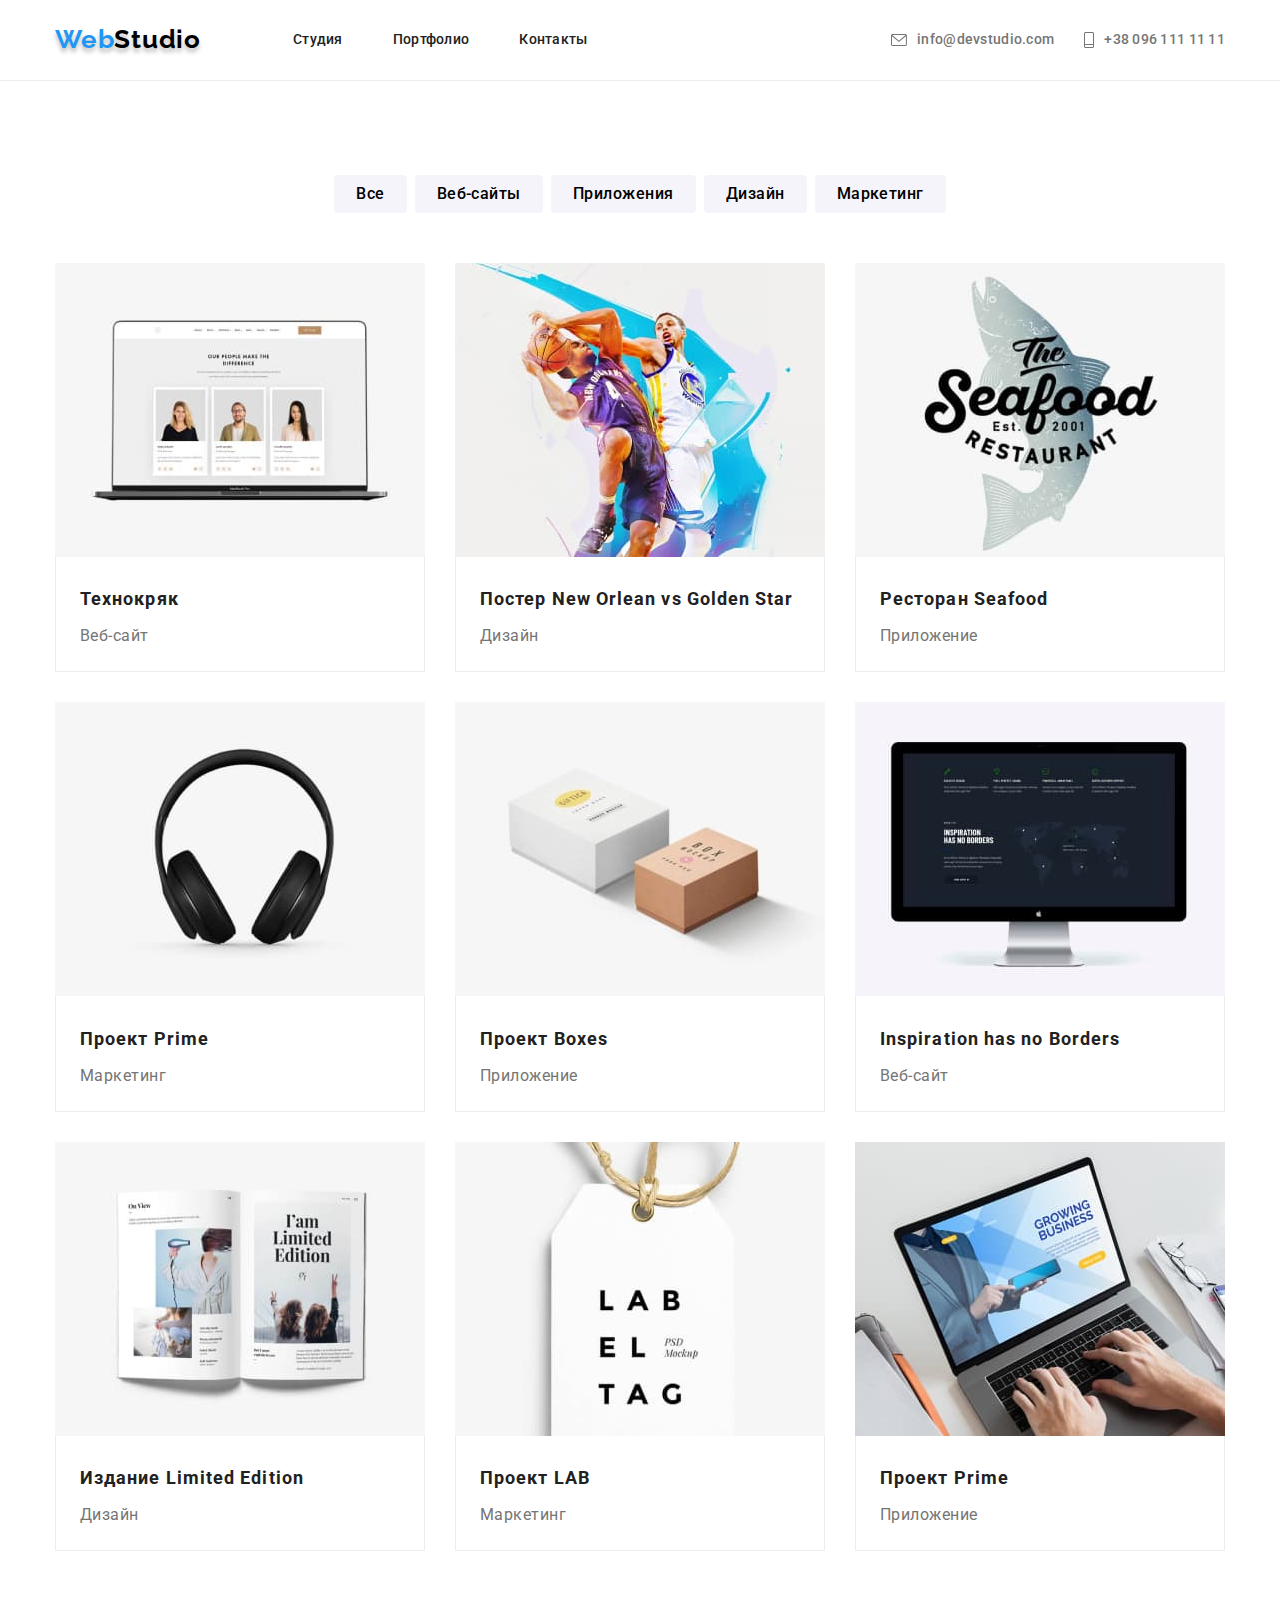
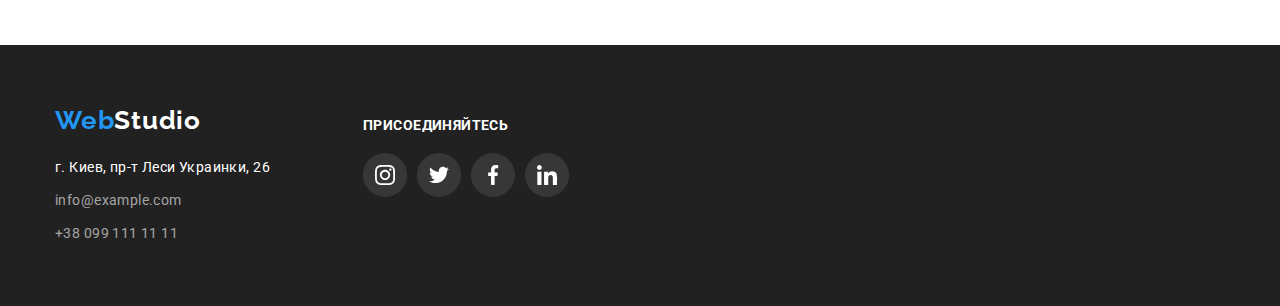
==== portfolio.html @ 69638dfb "Initial commit" ====
<!DOCTYPE html>
<html lang="ru">
<head>
    <meta charset="UTF-8">
    <meta name="viewport" content="width=device-width, initial-scale=1.0">
    <title>Портфолио</title>
    <link rel="preconnect" href="https://fonts.googleapis.com"> 
    <link rel="preconnect" href="https://fonts.gstatic.com" crossorigin> 
    <link href="https://fonts.googleapis.com/css2?family=Raleway:wght@700&family=Roboto:wght@400;500;700;900&display=swap" rel="stylesheet">
    <link rel="stylesheet" href="https://cdnjs.cloudflare.com/ajax/libs/modern-normalize/1.1.0/modern-normalize.min.css">
    <link rel="stylesheet" href="./css/styles.css">
</head>
<body>
    <header>
        <div class="header-list container">
            <nav class="nav-list">
                <a href="/index.html" class="web-studio-icon icon-shadow"><span class="web-studio-icon-part">Web</span>Studio</a>
                <ul class="invisible-list navi-links">
                    <li><a href="./index.html">Студия</a></li>
                    <li><a href="./portfolio.html">Портфолио</a></li>
                    <li><a href="">Контакты</a></li>
                </ul>
            </nav>
            <ul class="contact-list">
                <li>
                    <a href="mailto:info@devstudio.com" class="contact1-content">
                        <svg class="contact1-svg">
                            <use href="./images/symbol-defs.svg#contact1"></use>
                        </svg>                           
                        <div class="contact1-text">info@devstudio.com</div>
                    </a>
                </li>

                <li>
                    <a href="tel:+380961111111" class="contact2-content">
                        <svg class="contact2-svg">
                            <use href="./images/symbol-defs.svg#contact2"></use>
                        </svg>
                        <div class="contact2-text">+38 096 111 11 11</div>
                    </a>
                </li>
            </ul>
        </div>
    </header>
    <main>
    
        <section class="section">
            <div class="container">
        <!-- Project Type Selection Buttons -->
                <h2 class="invisible-heading">Selection</h2>
                <ul class="invisible-list selection-buttons">
                    <li><button type="button" class="filter-button">Все</button></li>
                    <li><button type="button" class="filter-button">Веб-сайты</button></li>
                    <li><button type="button" class="filter-button">Приложения</button></li>
                    <li><button type="button" class="filter-button">Дизайн</button></li>
                    <li><button type="button" class="filter-button last-filter-button">Маркетинг</button></li>
                </ul>  
                <!-- Project List -->
                <h2 class="invisible-heading">Project List</h2>
                <ul class="invisible-list project-list">
                    <li class="project-card">
                        <img src="./images/Project-1.jpg" alt="Технокряк" width="370" class="img-inclusion">
                        <div class="project-description-name">
                            <h3 class="project-name">Технокряк</h3>
                            <p class="project-description">Веб-сайт</p>    
                        </div>
                    </li>
                    <li class="project-card">
                        <img src="./images/Project-2.jpg" alt="Постер New Orlean vs Golden Star" width="370" class="img-inclusion">
                        <div class="project-description-name">
                            <h3 class="project-name">Постер New Orlean vs Golden Star</h3>
                            <p class="project-description">Дизайн</p>    
                        </div>
                    </li>
                    <li class="project-card">
                        <img src="./images/Project-3.jpg" alt="Ресторан Seafood" width="370" class="img-inclusion">
                        <div class="project-description-name">
                            <h3 class="project-name">Ресторан Seafood</h3>
                            <p class="project-description">Приложение</p>    
                        </div>
                    </li>
                    <li class="project-card">
                        <img src="./images/Project-4.jpg" alt="Проект Prime" width="370" class="img-inclusion">
                        <div class="project-description-name">
                            <h3 class="project-name">Проект Prime</h3>
                            <p class="project-description">Маркетинг</p>    
                        </div>
                    </li>
                    <li class="project-card">
                        <img src="./images/Project-5.jpg" alt="Проект Boxes" width="370" class="img-inclusion">
                        <div class="project-description-name">
                            <h3 class="project-name">Проект Boxes</h3>
                            <p class="project-description">Приложение</p>    
                        </div>
                    </li>
                    <li class="project-card">
                        <img src="./images/Project-6.jpg" alt="Inspiration has no Borders" width="370" class="img-inclusion">
                        <div class="project-description-name">
                            <h3 class="project-name">Inspiration has no Borders</h3>
                            <p class="project-description">Веб-сайт</p>    
                        </div>
                    </li>
                    <li class="project-card">
                        <img src="./images/Project-7.jpg" alt="Издание Limited Edition" width="370" class="img-inclusion">
                        <div class="project-description-name">
                            <h3 class="project-name">Издание Limited Edition</h3>
                            <p class="project-description">Дизайн</p>    
                        </div>
                    </li>
                    <li class="project-card">
                        <img src="./images/Project-8.jpg" alt="Проект LAB" width="370" class="img-inclusion">
                        <div class="project-description-name">
                            <h3 class="project-name">Проект LAB</h3>
                            <p class="project-description">Маркетинг</p>    
                        </div>
                    </li>
                    <li class="project-card">
                        <img src="./images/Project-9.jpg" alt="Growing Business" width="370" class="img-inclusion">
                        <div class="project-description-name">
                            <h3 class="project-name">Проект Prime</h3>
                            <p class="project-description">Приложение</p>    
                        </div>
                    </li>
                </ul>
            </div>
        </section>
    </main>
    <!-- Footer Part -->
    <footer>
        <div class="container footer-container">
            <div class="footer-address">
                <address>
                    <a href="/index.html" class="web-studio-icon"><span class="web-studio-icon-part">Web</span><span class="web-studio-icon-part-footer">Studio</span></a>
                    <ul class="invisible-list contact-details">
                        <li>
                            <a href="https://cutt.ly/UJb5n39"><span class="address-kyiv">г. Киев, пр-т Леси Украинки, 26</span></a>
                        </li>
                        <li>
                            <a href="mailto:info@devstudio.com">info@example.com</a>
                        </li>
                        <li>
                            <a href="tel:+380961111111">+38 099 111 11 11</a>
                        </li>
                    </ul>
                </address>    
            </div>
            <div class="footer-network-container">        
                <h3 class="footer-network-heading">присоединяйтесь</h3>
                <ul class="footer-network-list">
                    <li>
                        <div class="footer-network-hover">
                            <svg class="footer-network-icon">
                                <use href="./images/symbol-defs.svg#network1"></use>
                            </svg>
                        </div>
                    </li>
                    <li>
                        <div class="footer-network-hover">
                            <svg class="footer-network-icon">
                                <use href="./images/symbol-defs.svg#network2"></use>
                            </svg>
                        </div>
                    </li>
                    <li>
                        <div class="footer-network-hover">
                            <svg class="footer-network-icon">
                                <use href="./images/symbol-defs.svg#network3"></use>
                            </svg>
                        </div>
                    </li>
                    <li>
                        <div class="footer-network-hover">
                            <svg class="footer-network-icon">
                                <use href="./images/symbol-defs.svg#network4"></use>
                            </svg>
                        </div>
                    </li>
                </ul>                          
            </div>
        </div>
    </footer>
</body>
</html>
---- css/styles.css ----
:root {
    --main-text-color: #212121;
    --hero-background-color: #2F303A;
    --text-hover-color: #2196F3;
    --description-color: #757575;
    --button-hero-color: #ffffff;
    --team-background-color: #F5F4FA;
}

ul, li, h1, h2, h3, h4, p {
    padding: 0;
    margin: 0;
    border: 0;
}

/* ===GENERAL CLASSES=== */

body {
    font-family: 'Roboto', Arial, Helvetica;
    color: var(--main-text-color);
}

.invisible-heading {
    display: none;
}

.invisible-list {
    list-style-type: none;
}

/*        WebStudio Icon */

.web-studio-icon {
    font-family: 'Raleway', Arial, Helvetica;
    font-weight: 700;
    font-size: 26px;
    line-height: 1.2;
    letter-spacing: 0.03em;
    color: #000000;
    text-decoration: none;
    font-style: normal;
 /* hw3  */
    display: inline-block;
    margin-right: 92px;
}

.icon-shadow {
    text-shadow: 0px 4px 4px rgba(0, 0, 0, 0.25);
}

.web-studio-icon-part {
    color: var(--text-hover-color);
}

/*        Navigation Links */

.navi-links {
    font-weight: 500;
    font-size: 14px;
    line-height: 1.14;
    letter-spacing: 0.02em;
    text-decoration: none;
    display: flex;
}

.navi-links a {
    display: inline-block;
    text-decoration: none;
    color:var(--main-text-color);
    padding-top: 32px;
    padding-bottom: 32px;
}

.navi-links a:hover {
    color: var(--text-hover-color);
}

.navi-links li:not(:last-child) {
    margin-right: 50px;
}

/*        Header Contacts  */

.contact-list {
    list-style-type: none;
    display: flex;
    margin-left: auto;
}

.contact-list li:not(:last-child) {
    margin-right: 30px;
}

.contact-list a {
    font-weight: 500;
    font-size: 14px;
    line-height: 1.14;
    letter-spacing: 0.02em;
    color: var(--description-color);
    text-decoration: none;
}

.contact-list a:hover, a:focus {
    color: var(--text-hover-color);
}

/*        Footer Contacts  */

.contact-details a {
    font-size: 14px;
    line-height: 1.7;
    letter-spacing: 0.03em;
    color: rgba(255, 255, 255, 0.6);
    text-decoration: none;
    font-style: normal;
}

.contact-details a:hover, a:focus {
    color: var(--text-hover-color);
}

.address-kyiv {
    color: var(--button-hero-color);
}

/* ===INDEX CLASSES=== */

.hero-text {
    font-weight: 900;
    font-size: 44px;
    line-height: 1.36;
    text-align: center;
    letter-spacing: 0.06em;
    text-transform: uppercase;
    color: var(--button-hero-color);
}

.order-button {
    height: 50px;
    width: 200px;
    border-radius: 4px;
    background-color: var(--text-hover-color);
    color: var(--button-hero-color);
    filter: drop-shadow(0px 4px 4px rgba(0, 0, 0, 0.25));
    font-size: 16px;
    font-weight: 700;
    line-height: 1.875;
    letter-spacing: 0.06em;
    text-align: center;
    cursor: pointer;
    border: none;
}

/*        Qualities */

.quality-heading {
    font-weight: 700;
    font-size: 14px;
    line-height: 1.14;
    letter-spacing: 0.03em;
    text-transform: uppercase;
    padding-bottom: 10px;
}

.quality-text {
    font-size: 14px;
    line-height: 1.7;
    letter-spacing: 0.03em;
    color: var(--description-color);
}

/*        Activities & Team Header */

.section-header {
    font-weight: 700;
    font-size: 36px;
    line-height: 1.16;
    text-align: center;
    letter-spacing: 0.03em;
}

/*        Team Members */

.member-name {
    font-weight: 500;
    font-size: 16px;
    line-height: 1.1875;
    text-align: center;
    letter-spacing: 0.03em;
    padding-bottom: 10px;
}

.member-position {
    font-size: 16px;
    line-height: 1.1875;
    text-align: center;
    letter-spacing: 0.03em;
    color: var(--description-color);
}

/* ===PORTFOLIO CLASSES=== */

/*        Filter Buttons */

.filter-button {
    display: flex;
    background: #F5F4FA;
    border-radius: 4px;
    font-weight: 500;
    font-size: 16px;
    line-height: 1.625;
    text-align: center;
    letter-spacing: 0.03em;
    font-family: 'Roboto';
    font-style: normal;
    border: none;
    padding-left: 22px;
    padding-right: 22px;
    padding-top: 6px;
    padding-bottom: 6px;
    
}

.filter-button:hover {
    height: 38px;
    background:var(--text-hover-color);
    border-radius: 4px;
    font-weight: 500;
    font-size: 16px;
    line-height: 1.625;
    text-align: center;
    letter-spacing: 0.03em;
    color: var(--button-hero-color);
    cursor: pointer;
    box-shadow: 0px 4px 4px rgba(0, 0, 0, 0.25);
}

/*        Project List */

.project-name {
    font-weight: 700;
    font-size: 18px;
    line-height: 2;
    letter-spacing: 0.06em;
    margin-bottom: 4px;
}

.project-description {
    font-size: 16px;
    line-height: 1.875;
    letter-spacing: 0.03em;
    color: var(--description-color);
}

.nav-list {
    display: flex;
    align-items: center;
}

.header-list {
    display: flex;
    align-items: center;
}

.container {
    width: 1200px;
    padding-left: 15px;
    padding-right: 15px;
    margin-left: auto;
    margin-right: auto;
}

header {
    border-bottom: 1px solid #ECECEC;
}

.section {
    padding-top: 94px;
    padding-bottom: 94px;
}

.center-button {
    display: flex;
    justify-content: center;
    padding-top: 30px;
}

.qualities {
    display: flex;
    justify-content: space-between;
}
.qualities li {
    width: 270px;
}

.activities {
    display: flex;
    justify-content: space-between;
    margin-top: 50px;
}

.team-members {
    display: flex;
    flex-wrap: wrap;
    margin-top: 50px;
}

.member-card {
    width: 270px;
    background-color: var(--button-hero-color);
    margin-right: 30px;
    filter: drop-shadow(0px 4px 4px rgba(0, 0, 0, 0.25));
    border-bottom-left-radius: 4px;
    border-bottom-right-radius: 4px;
}

.member-card:nth-child(4n) {
    margin-right: 0;
}

.team-members-background {
    background-color: var(--team-background-color);
}

footer {
    background: var(--main-text-color);
}

.web-studio-icon-part-footer {
    color: var(--button-hero-color);
    margin-top: 60px;
}

.contact-details {
    padding-top: 20px;
}

.contact-details li:nth-child(n+2) {
    padding-top: 9px;
}

.selection-buttons {
    display: flex;
    justify-content: center;
}

.selection-buttons li {
    margin-right: 8px;
}

.selection-buttons li:nth-child(5) {
    margin-right: 0px;
}

.project-list {
    display: flex;
    flex-wrap: wrap;
    margin-top: 50px;
    margin-bottom: -30px;
}

.project-card {
    width: 370px;
    background-color: var(--button-hero-color);
    margin-right: 30px;
    margin-bottom: 30px;
    border: 1px solid #ECECEC;
}

.project-card:nth-child(3n) {
    margin-right: 0;
}

.project-card:hover {
    /* box-shadow: 0px 4px 4px rgba(0, 0, 0, 0.25); */
    box-shadow: 0px 1px 1px rgba(0, 0, 0, 0.12), 0px 4px 4px rgba(0, 0, 0, 0.06), 1px 4px 6px rgba(0, 0, 0, 0.16);
    cursor: pointer;
}

.img-inclusion {
    margin-top: -1px;
    margin-left: -1px;
    margin-right: -1px;
}

.last-filter-button {
    margin-right: 0;
}

.member-card-description {
    padding-top: 30px;
    /* padding-bottom: 30px; */
}

footer {
    padding-top: 60px;
    padding-bottom: 60px;
}

.project-description-name {
    padding-left: 24px;
    padding-top: 20px;
    padding-bottom: 20px;
}

.hero-section {
    padding-top: 195px;
    padding-bottom: 205px;
    background-image: linear-gradient(to right, rgba(47, 48, 58, 0.4), rgba(47, 48, 58, 0.4)),
    url(../images/background-img.jpg);
    background-color: var(--hero-background-color);
    background-size: cover;
    background-position: center;
    background-repeat: no-repeat;
    max-width: 1600px;
    margin-left: auto;
    margin-right: auto;
}

.qualities-section {
    padding-top: 97px;
    padding-bottom: 91px;
}

.we-do-section {
    padding-top: 0;
    padding-bottom: 94px;
}

.quality-card {
    display: flex;
    justify-content: center;
    align-items: center;
    width: 270px;
    height: 120px;
    background-color: var(--team-background-color);
    margin-bottom: 30px;
}

.quality-svg {
    width: 70px;
    height: 70px;
}

.contact1-content {
    display: flex;
    align-items: center;
}

.contact1-svg {
    fill: var(--description-color);
    width: 16px;
    height: 12px;
    margin-right: 10px;

}

.contact2-content {
    display: flex;
    align-items: center;
}

.contact2-svg {
    fill: var(--description-color);
    width: 10px;
    height: 16px;
    margin-right: 10px;
}

.contact1-content:hover .contact1-svg {
    fill: #2196F3;
}

.contact2-content:hover .contact2-svg {
    fill: #2196F3;
}


/* test */

.network-list {
    list-style: none;
    display: flex;
    flex-direction: row;
    margin-top: 16px;
    margin-bottom: 30px;
    height: 44px;
    justify-content: center;

}

.network-list li {
    margin: 0px;
    padding: 0;
    height: 20px;

}

.network-list li:not(:last-child) {
    margin-right: 10px;
}

.network-icon {
    width: 20px;
    height: 20px;
    height: 20px;
    fill: #AFB1B8;
}

.network-hover {
    display: flex;
    justify-content: center;
    align-items: center;
    border: 0px solid;
    border-radius: 50%;
    height: 44px;
    width: 44px;
    background-color: #ffffff;
}

.network-hover:hover {
    background-color: var(--text-hover-color);
    cursor: pointer;
}

.network-hover:hover .network-icon {
    fill: #ffffff;
}

.client-card {
    display: block;
    border: 1px solid #AFB1B8;
    border-radius: 4px;
}

.client-list {
    display: flex;
    justify-content: center;
    margin-top: 50px;
}
.client-list li {
    margin: 0px;
}

.client-list li:not(:last-child) {
    margin-right: 30px;
}

.client-pict {
    width: 106px;
    height: 60px;
    fill: #AFB1B8;
    margin-left: 32px;
    margin-right: 32px;
    margin-top: 16px;
    margin-bottom: 16px;
}

.client-card:hover .client-pict {
    fill: #2196F3;
}

.client-card:hover {
    border-color: #2196F3;
    cursor: pointer;
}


/* = footer  */

.footer-network-container {
    display: inline-block;
    margin-top: 12px;
    margin-left: 70px;
}


.footer-network-heading {
    font-family: 'Roboto';
    font-style: normal;
    font-weight: 700;
    font-size: 14px;
    line-height: 16px;
    letter-spacing: 0.03em;
    text-transform: uppercase;
    color: #FFFFFF;
}

.footer-network-list {
    list-style: none;
    display: flex;
    flex-direction: row;
    margin-top: 20px;
    height: 44px;
    justify-content: center;
}

.footer-network-list li {
    margin: 0px;
    padding: 0;
    height: 20px;
}

.footer-network-list li:not(:last-child) {
    margin-right: 10px;
}

.footer-network-icon {
    width: 20px;
    height: 20px;
    height: 20px;
    fill: #ffffff;
}

.footer-network-hover {
    display: flex;
    justify-content: center;
    align-items: center;
    border: 0px solid;
    border-radius: 50%;
    height: 44px;
    width: 44px;
    background-color: rgba(255, 255, 255, 0.10);
}

.footer-network-hover:hover {
    background-color: var(--text-hover-color);
    cursor: pointer;
}

.footer-network-hover:hover .network-icon {
    fill: #ffffff;
}

.footer-container {
    display: flex;
}

.details-attention:hover .details-attention-pict {
    box-shadow: 0px 4px 4px rgba(0, 0, 0, 0.25);
}

.punctuality:hover .punctuality-pict {
    box-shadow: 0px 4px 4px rgba(0, 0, 0, 0.25);
}

.planning:hover .planning-pict {
    box-shadow: 0px 4px 4px rgba(0, 0, 0, 0.25);
}

.up-to-date:hover .uptodate {
    box-shadow: 0px 4px 4px rgba(0, 0, 0, 0.25);
}
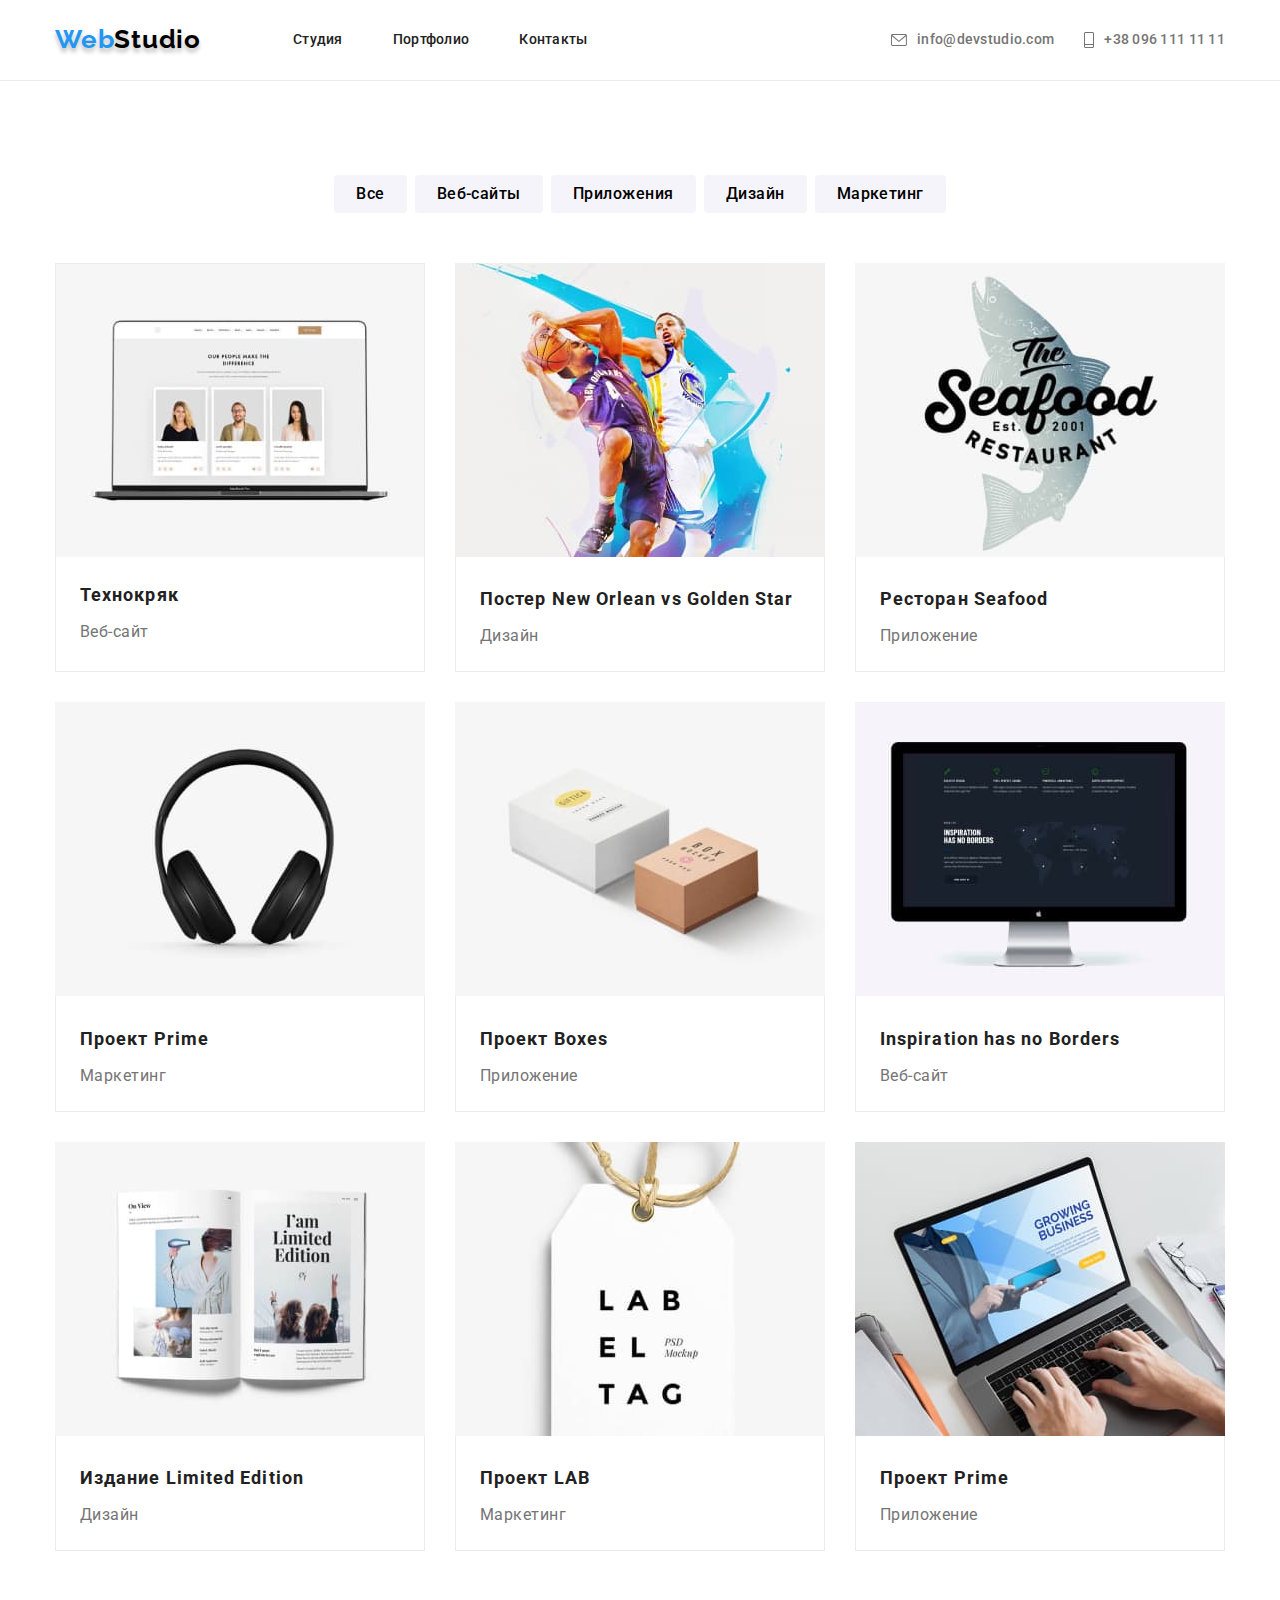
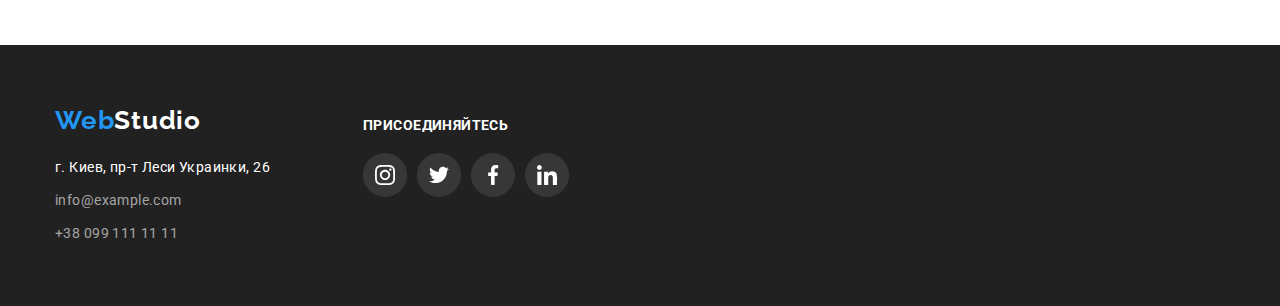
==== commit ebf35b70: "1st working commit" ====
--- a/portfolio.html
+++ b/portfolio.html
@@ -16,9 +16,9 @@
             <nav class="nav-list">
                 <a href="/index.html" class="web-studio-icon icon-shadow"><span class="web-studio-icon-part">Web</span>Studio</a>
                 <ul class="invisible-list navi-links">
-                    <li><a href="./index.html">Студия</a></li>
-                    <li><a href="./portfolio.html">Портфолио</a></li>
-                    <li><a href="">Контакты</a></li>
+                    <li><a href="./index.html" class="menu-link">Студия</a></li>
+                    <li><a href="./portfolio.html" class="menu-link">Портфолио</a></li>
+                    <li><a href="" class="menu-link">Контакты</a></li>
                 </ul>
             </nav>
             <ul class="contact-list">
@@ -59,11 +59,25 @@
                 <h2 class="invisible-heading">Project List</h2>
                 <ul class="invisible-list project-list">
                     <li class="project-card">
-                        <img src="./images/Project-1.jpg" alt="Технокряк" width="370" class="img-inclusion">
+                        <div class="project-thumb">
+                        
+                            <img src="./images/Project-1.jpg" alt="Технокряк" width="370" class="img-inclusion project1-img">
+
+                            <p class="project-description-text">
+                                Ресурс предлагает комплексные предложения с разным уровнем функционала и сервисов. Все это позволит посетителю получить исчерпывающие сведения о компании или частном лице.
+                            </p>                            
+                        </div>
+                        
+                        
+                        
+                        
+                        
                         <div class="project-description-name">
                             <h3 class="project-name">Технокряк</h3>
                             <p class="project-description">Веб-сайт</p>    
                         </div>
+
+                        
                     </li>
                     <li class="project-card">
                         <img src="./images/Project-2.jpg" alt="Постер New Orlean vs Golden Star" width="370" class="img-inclusion">
@@ -148,32 +162,32 @@
                 <h3 class="footer-network-heading">присоединяйтесь</h3>
                 <ul class="footer-network-list">
                     <li>
-                        <div class="footer-network-hover">
+                        <a href="" class="footer-network-hover">
                             <svg class="footer-network-icon">
                                 <use href="./images/symbol-defs.svg#network1"></use>
                             </svg>
-                        </div>
+                        </a>
                     </li>
                     <li>
-                        <div class="footer-network-hover">
+                        <a href="" class="footer-network-hover">
                             <svg class="footer-network-icon">
                                 <use href="./images/symbol-defs.svg#network2"></use>
                             </svg>
-                        </div>
+                        </a>
                     </li>
                     <li>
-                        <div class="footer-network-hover">
+                        <a href="" class="footer-network-hover">
                             <svg class="footer-network-icon">
                                 <use href="./images/symbol-defs.svg#network3"></use>
                             </svg>
-                        </div>
+                        </a>
                     </li>
                     <li>
-                        <div class="footer-network-hover">
+                        <a href="" class="footer-network-hover">
                             <svg class="footer-network-icon">
                                 <use href="./images/symbol-defs.svg#network4"></use>
                             </svg>
-                        </div>
+                        </a>
                     </li>
                 </ul>                          
             </div>
--- a/css/styles.css
+++ b/css/styles.css
@@ -7,7 +7,7 @@
     --team-background-color: #F5F4FA;
 }
 
-ul, li, h1, h2, h3, h4, p {
+ul, li, h1, h2, h3, h4, p, img {
     padding: 0;
     margin: 0;
     border: 0;
@@ -222,16 +222,15 @@
 }
 
 .filter-button:hover {
-    height: 38px;
     background:var(--text-hover-color);
-    border-radius: 4px;
-    font-weight: 500;
-    font-size: 16px;
-    line-height: 1.625;
-    text-align: center;
-    letter-spacing: 0.03em;
     color: var(--button-hero-color);
     cursor: pointer;
+    box-shadow: 0px 4px 4px rgba(0, 0, 0, 0.25);
+}
+
+.filter-button:focus {
+    background:var(--text-hover-color);
+    color: var(--button-hero-color);
     box-shadow: 0px 4px 4px rgba(0, 0, 0, 0.25);
 }
 
@@ -365,6 +364,7 @@
     margin-right: 30px;
     margin-bottom: 30px;
     border: 1px solid #ECECEC;
+    display: block;
 }
 
 .project-card:nth-child(3n) {
@@ -372,7 +372,6 @@
 }
 
 .project-card:hover {
-    /* box-shadow: 0px 4px 4px rgba(0, 0, 0, 0.25); */
     box-shadow: 0px 1px 1px rgba(0, 0, 0, 0.12), 0px 4px 4px rgba(0, 0, 0, 0.06), 1px 4px 6px rgba(0, 0, 0, 0.16);
     cursor: pointer;
 }
@@ -471,7 +470,15 @@
     fill: #2196F3;
 }
 
+.contact1-content:focus .contact1-svg {
+    fill: #2196F3;
+}
+
 .contact2-content:hover .contact2-svg {
+    fill: #2196F3;
+}
+
+.contact2-content:focus .contact2-svg {
     fill: #2196F3;
 }
 
@@ -524,6 +531,15 @@
 }
 
 .network-hover:hover .network-icon {
+    fill: #ffffff;
+}
+
+.network-hover:focus {
+    background-color: var(--text-hover-color);
+    cursor: pointer;
+}
+
+.network-hover:focus .network-icon {
     fill: #ffffff;
 }
 
@@ -566,6 +582,15 @@
 }
 
 
+.client-card:focus .client-pict {
+    fill: #2196F3;
+}
+
+.client-card:focus {
+    border-color: #2196F3;
+    cursor: pointer;
+}
+
 /* = footer  */
 
 .footer-network-container {
@@ -621,6 +646,8 @@
     height: 44px;
     width: 44px;
     background-color: rgba(255, 255, 255, 0.10);
+
+    transition: background-color 250ms cubic-bezier(0.4, 0, 0.2, 1);
 }
 
 .footer-network-hover:hover {
@@ -632,6 +659,11 @@
     fill: #ffffff;
 }
 
+.footer-network-hover:focus {
+    background-color: var(--text-hover-color);
+    cursor: pointer;
+}
+
 .footer-container {
     display: flex;
 }
@@ -650,4 +682,199 @@
 
 .up-to-date:hover .uptodate {
     box-shadow: 0px 4px 4px rgba(0, 0, 0, 0.25);
-}+}
+
+.menu-link {
+    position: relative;
+    display: block;
+}
+
+.menu-link::after {
+    content: "";
+    position: absolute;
+    display: block;
+    width: 100%;
+    height: 4px;
+    background-color:var(--text-hover-color);
+    left: 0;
+    bottom: 0;
+    display: none;
+    border-radius: 2px;
+    margin-bottom: -1px;
+}
+
+.menu-link:hover::after {
+    display: block;
+}
+
+.activity-thumb {
+    position: relative;
+    display: block;
+}
+
+.activity-heading {
+    position: absolute;
+    display: flex;
+    height: 70px;
+    width: 100%;
+    justify-content: center;
+    align-items: center;
+    bottom: 0;
+    font-weight: 700;
+    font-size: 14px;
+    line-height: 16px;
+    text-align: center;
+    letter-spacing: 0.03em;
+    text-transform: uppercase;
+    color: var(--button-hero-color);
+    background-color: rgba(47, 48, 58, 0.8);
+}
+
+.activity-image {
+    display: block;
+}
+
+/* modal test */
+
+.backdrop {
+    position: fixed;
+    top: 0;
+    left: 0;
+    width: 100%;
+    height: 100%;
+    background-color: rgba(0, 0, 0, 0.2);
+}
+
+.backdrop.is-hidden {
+    opacity: 0;
+    pointer-events: none;
+}
+
+.modal {
+    position: absolute;
+    display: block;
+    transform: translate(-50%,-50%);
+    width: 528px;
+    height: 581px;
+    top: 50%;
+    left: 50%;
+    background-color: #ffffff;
+    box-shadow: 0px 1px 3px rgba(0, 0, 0, 0.12), 0px 1px 1px rgba(0, 0, 0, 0.14), 0px 2px 1px rgba(0, 0, 0, 0.2);
+    border-radius: 4px;
+}
+
+.modal-background {
+    position: relative;
+    display: block;
+    width: 100%;
+    height: 100%;
+}
+
+
+.close-button-icon {
+    display: block;
+    width: 11px;
+    height: 11px;
+    fill: #000000;
+}
+
+.close-button {
+    position: absolute;
+    display: flex;
+    justify-content: center;
+    align-items: center;
+    top: 7px;
+    right: 8px;
+    border: 1px solid rgba(0, 0, 0, 0.1);
+    border-radius: 50%;
+    width: 30px;
+    height: 30px;
+    background-color: #FFFFFF;
+}
+
+/* ============================= */
+/* 
+
+.project1-img {
+    position: relative;
+}
+
+.project1-description {
+    position: absolute;
+    display: block;
+    background: rgba(33, 150, 243, 0.9);
+    width: 370px;
+    height: 293px;
+    margin-left: -1px;
+    transform: translateY(-4px);
+    transition: transform 250ms cubic-bezier(0.4, 0, 0.2, 1);
+}
+
+.project-description-text {
+    display: block;
+    content: "";
+    font-family: 'Roboto';
+    font-style: normal;
+    font-weight: 400;
+    font-size: 18px;
+    line-height: 28px;
+    letter-spacing: 0.03em;
+    color: #FFFFFF;
+    padding-left: 24px;
+    padding-right: 24px;
+    padding-top: 63px;
+}
+
+.project-card:hover .project1-img::after {
+    transform: translateY(calc(-100% - 4px));
+}
+
+
+.project-card:hover .project1-description {
+    transform: translateY(calc(-100% - 4px));
+    overflow: hidden;
+}
+
+ */
+
+
+ .project-thumb {
+    position: relative;
+    display: block;
+    overflow: hidden;
+ }
+
+ .project-description-text {
+    display: block;
+    position: absolute;
+    bottom: 0;
+
+    color: #FFFFFF;
+
+    padding-left: 24px;
+    padding-right: 24px;
+    padding-top: 63px;
+
+    font-family: 'Roboto';
+    font-style: normal;
+    font-weight: 400;
+    font-size: 18px;
+    line-height: 28px;
+    letter-spacing: 0.03em;
+
+    background: rgba(33, 150, 243, 0.9);
+    width: 370px;
+    height: 293px;
+    margin-top: -1px;
+    transform: translateY(100%);
+    transition: transform 250ms cubic-bezier(0.4, 0, 0.2, 1);
+ }
+
+ .project-thumb:hover .project-description-text {
+    transform: translateY(0);
+
+ }
+
+ .project1-img {
+     display: block;
+ }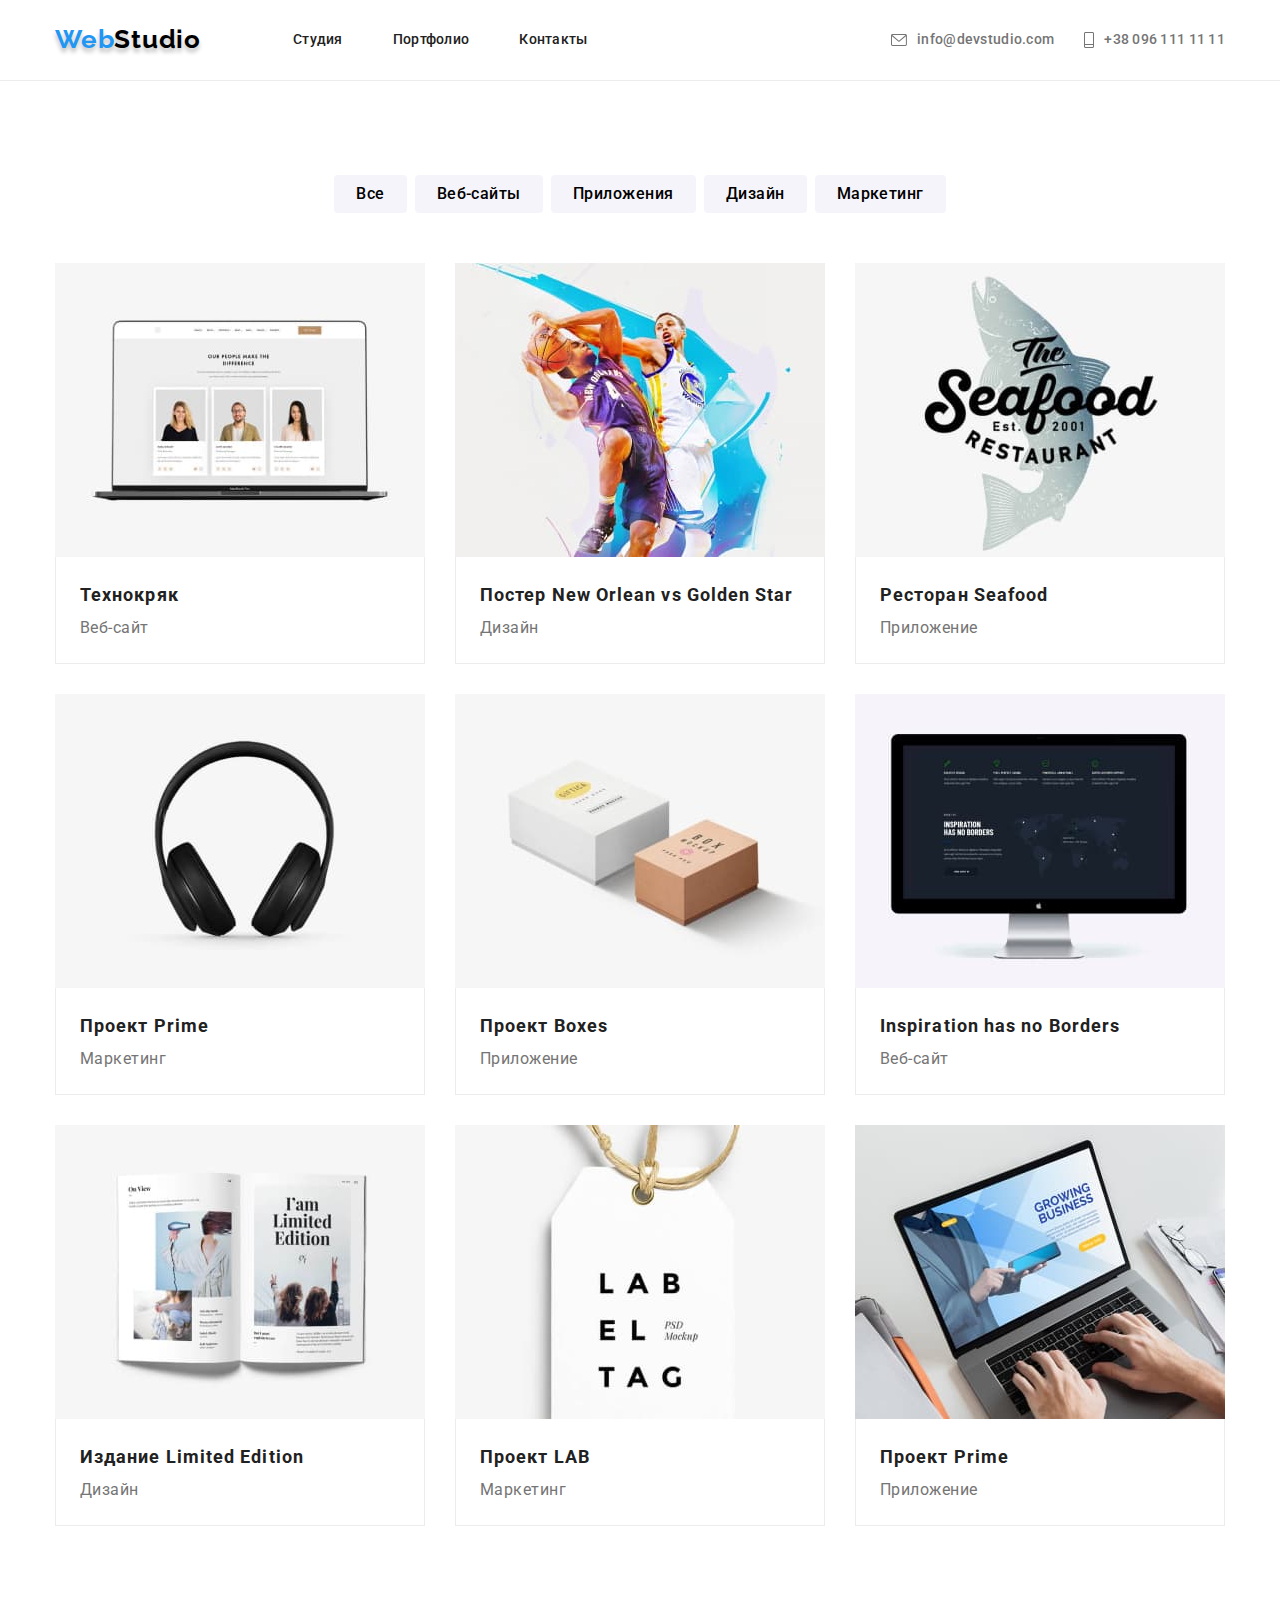
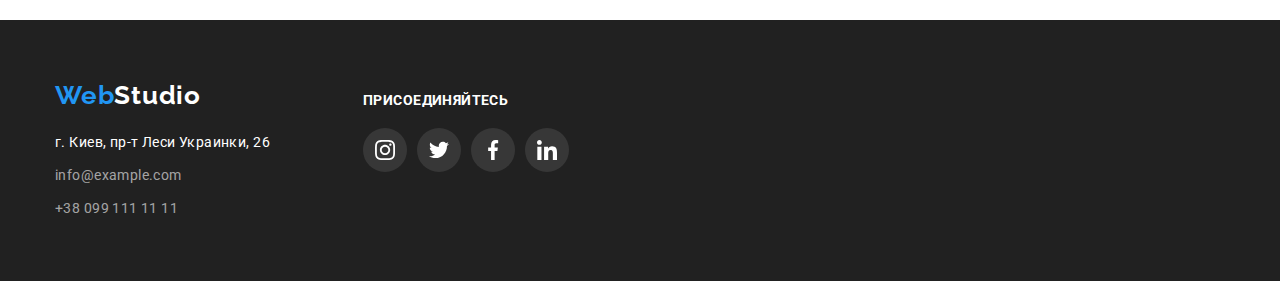
==== commit d0488b0e: "Success of the evening commit" ====
--- a/portfolio.html
+++ b/portfolio.html
@@ -59,80 +59,129 @@
                 <h2 class="invisible-heading">Project List</h2>
                 <ul class="invisible-list project-list">
                     <li class="project-card">
-                        <div class="project-thumb">
-                        
-                            <img src="./images/Project-1.jpg" alt="Технокряк" width="370" class="img-inclusion project1-img">
-
-                            <p class="project-description-text">
-                                Ресурс предлагает комплексные предложения с разным уровнем функционала и сервисов. Все это позволит посетителю получить исчерпывающие сведения о компании или частном лице.
-                            </p>                            
-                        </div>
-                        
-                        
-                        
-                        
-                        
-                        <div class="project-description-name">
-                            <h3 class="project-name">Технокряк</h3>
-                            <p class="project-description">Веб-сайт</p>    
-                        </div>
-
-                        
-                    </li>
-                    <li class="project-card">
-                        <img src="./images/Project-2.jpg" alt="Постер New Orlean vs Golden Star" width="370" class="img-inclusion">
-                        <div class="project-description-name">
-                            <h3 class="project-name">Постер New Orlean vs Golden Star</h3>
-                            <p class="project-description">Дизайн</p>    
-                        </div>
-                    </li>
-                    <li class="project-card">
-                        <img src="./images/Project-3.jpg" alt="Ресторан Seafood" width="370" class="img-inclusion">
-                        <div class="project-description-name">
-                            <h3 class="project-name">Ресторан Seafood</h3>
-                            <p class="project-description">Приложение</p>    
-                        </div>
-                    </li>
-                    <li class="project-card">
-                        <img src="./images/Project-4.jpg" alt="Проект Prime" width="370" class="img-inclusion">
-                        <div class="project-description-name">
-                            <h3 class="project-name">Проект Prime</h3>
-                            <p class="project-description">Маркетинг</p>    
-                        </div>
-                    </li>
-                    <li class="project-card">
-                        <img src="./images/Project-5.jpg" alt="Проект Boxes" width="370" class="img-inclusion">
-                        <div class="project-description-name">
-                            <h3 class="project-name">Проект Boxes</h3>
-                            <p class="project-description">Приложение</p>    
-                        </div>
-                    </li>
-                    <li class="project-card">
-                        <img src="./images/Project-6.jpg" alt="Inspiration has no Borders" width="370" class="img-inclusion">
-                        <div class="project-description-name">
-                            <h3 class="project-name">Inspiration has no Borders</h3>
-                            <p class="project-description">Веб-сайт</p>    
-                        </div>
-                    </li>
-                    <li class="project-card">
-                        <img src="./images/Project-7.jpg" alt="Издание Limited Edition" width="370" class="img-inclusion">
-                        <div class="project-description-name">
-                            <h3 class="project-name">Издание Limited Edition</h3>
-                            <p class="project-description">Дизайн</p>    
-                        </div>
-                    </li>
-                    <li class="project-card">
-                        <img src="./images/Project-8.jpg" alt="Проект LAB" width="370" class="img-inclusion">
-                        <div class="project-description-name">
-                            <h3 class="project-name">Проект LAB</h3>
-                            <p class="project-description">Маркетинг</p>    
-                        </div>
-                    </li>
-                    <li class="project-card">
-                        <img src="./images/Project-9.jpg" alt="Growing Business" width="370" class="img-inclusion">
-                        <div class="project-description-name">
-                            <h3 class="project-name">Проект Prime</h3>
-                            <p class="project-description">Приложение</p>    
+                        <div class="project-container">
+                            <div class="project-thumb">                            
+                                <img src="./images/Project-1.jpg" alt="Технокряк" width="370" class="project-img">
+                                <p class="project-description-text">
+                                    Ресурс предлагает комплексные предложения с разным уровнем функционала и сервисов. Все это позволит посетителю получить исчерпывающие сведения о компании или частном лице.
+                                </p>
+                            </div>                        
+                            <div class="project-description-name">
+                                <h3 class="project-name">Технокряк</h3>
+                                <p class="project-description">Веб-сайт</p>    
+                            </div>
+                        </div>
+                    </li>
+                    <li class="project-card">
+                        <div class="project-container">
+                            <div class="project-thumb">
+                                <img src="./images/Project-2.jpg" alt="Постер New Orlean vs Golden Star" width="370" class="project-img">
+                                <p class="project-description-text">
+                                    Ресурс предлагает комплексные предложения с разным уровнем функционала и сервисов. Все это позволит посетителю получить исчерпывающие сведения о компании или частном лице.
+                                </p>
+                            </div>
+                            <div class="project-description-name">
+                                <h3 class="project-name">Постер New Orlean vs Golden Star</h3>
+                                <p class="project-description">Дизайн</p>    
+                            </div>
+                        </div>
+                    </li>
+                    <li class="project-card">
+                        <div class="project-container">
+                            <div class="project-thumb">
+                                <img src="./images/Project-3.jpg" alt="Ресторан Seafood" width="370" class="project-img">
+                                <p class="project-description-text">
+                                    Ресурс предлагает комплексные предложения с разным уровнем функционала и сервисов. Все это позволит посетителю получить исчерпывающие сведения о компании или частном лице.
+                                </p>
+                            </div>
+                            <div class="project-description-name">
+                                <h3 class="project-name">Ресторан Seafood</h3>
+                                <p class="project-description">Приложение</p>    
+                            </div>
+                        </div>
+                    </li>
+                    <li class="project-card">
+                        <div class="project-container">
+                            <div class="project-thumb">
+                                <img src="./images/Project-4.jpg" alt="Проект Prime" width="370" class="project-img">
+                                <p class="project-description-text">
+                                    Ресурс предлагает комплексные предложения с разным уровнем функционала и сервисов. Все это позволит посетителю получить исчерпывающие сведения о компании или частном лице.
+                                </p>
+                            </div>
+                            <div class="project-description-name">
+                                <h3 class="project-name">Проект Prime</h3>
+                                <p class="project-description">Маркетинг</p>    
+                            </div>
+                        </div>
+                    </li>
+                    <li class="project-card">
+                        <div class="project-container">
+                            <div class="project-thumb">
+                                <img src="./images/Project-5.jpg" alt="Проект Boxes" width="370" class="project-img">
+                                <p class="project-description-text">
+                                    Ресурс предлагает комплексные предложения с разным уровнем функционала и сервисов. Все это позволит посетителю получить исчерпывающие сведения о компании или частном лице.
+                                </p>
+                            </div>
+                            <div class="project-description-name">
+                                <h3 class="project-name">Проект Boxes</h3>
+                                <p class="project-description">Приложение</p>    
+                            </div>
+                        </div>
+                    </li>
+                    <li class="project-card">
+                        <div class="project-container">
+                            <div class="project-thumb">
+                                <img src="./images/Project-6.jpg" alt="Inspiration has no Borders" width="370" class="project-img">
+                                <p class="project-description-text">
+                                    Ресурс предлагает комплексные предложения с разным уровнем функционала и сервисов. Все это позволит посетителю получить исчерпывающие сведения о компании или частном лице.
+                                </p>
+                            </div>
+                            <div class="project-description-name">
+                                <h3 class="project-name">Inspiration has no Borders</h3>
+                                <p class="project-description">Веб-сайт</p>    
+                            </div>
+                        </div>
+                    </li>
+                    <li class="project-card">
+                        <div class="project-container">
+                            <div class="project-thumb">
+                                <img src="./images/Project-7.jpg" alt="Издание Limited Edition" width="370" class="project-img">
+                                <p class="project-description-text">
+                                    Ресурс предлагает комплексные предложения с разным уровнем функционала и сервисов. Все это позволит посетителю получить исчерпывающие сведения о компании или частном лице.
+                                </p>
+                            </div>
+                            <div class="project-description-name">
+                                <h3 class="project-name">Издание Limited Edition</h3>
+                                <p class="project-description">Дизайн</p>    
+                            </div>
+                        </div>
+                    </li>
+                    <li class="project-card">
+                        <div class="project-container">
+                            <div class="project-thumb">
+                                <img src="./images/Project-8.jpg" alt="Проект LAB" width="370" class="project-img">
+                                <p class="project-description-text">
+                                    Ресурс предлагает комплексные предложения с разным уровнем функционала и сервисов. Все это позволит посетителю получить исчерпывающие сведения о компании или частном лице.
+                                </p>
+                            </div>
+                            <div class="project-description-name">
+                                <h3 class="project-name">Проект LAB</h3>
+                                <p class="project-description">Маркетинг</p>    
+                            </div>
+                        </div>
+                    </li>
+                    <li class="project-card">
+                        <div class="project-container">
+                            <div class="project-thumb">
+                                <img src="./images/Project-9.jpg" alt="Growing Business" width="370" class="project-img">
+                                <p class="project-description-text">
+                                    Ресурс предлагает комплексные предложения с разным уровнем функционала и сервисов. Все это позволит посетителю получить исчерпывающие сведения о компании или частном лице.
+                                </p>
+                            </div>
+                            <div class="project-description-name">
+                                <h3 class="project-name">Проект Prime</h3>
+                                <p class="project-description">Приложение</p>    
+                            </div>
                         </div>
                     </li>
                 </ul>
--- a/css/styles.css
+++ b/css/styles.css
@@ -241,7 +241,6 @@
     font-size: 18px;
     line-height: 2;
     letter-spacing: 0.06em;
-    margin-bottom: 4px;
 }
 
 .project-description {
@@ -359,28 +358,26 @@
 }
 
 .project-card {
+    display: block;
     width: 370px;
     background-color: var(--button-hero-color);
     margin-right: 30px;
     margin-bottom: 30px;
-    border: 1px solid #ECECEC;
-    display: block;
 }
 
 .project-card:nth-child(3n) {
     margin-right: 0;
 }
 
-.project-card:hover {
+.project-container {
+    display: block;
+}
+
+.project-container:hover {
     box-shadow: 0px 1px 1px rgba(0, 0, 0, 0.12), 0px 4px 4px rgba(0, 0, 0, 0.06), 1px 4px 6px rgba(0, 0, 0, 0.16);
     cursor: pointer;
 }
 
-.img-inclusion {
-    margin-top: -1px;
-    margin-left: -1px;
-    margin-right: -1px;
-}
 
 .last-filter-button {
     margin-right: 0;
@@ -388,7 +385,6 @@
 
 .member-card-description {
     padding-top: 30px;
-    /* padding-bottom: 30px; */
 }
 
 footer {
@@ -397,9 +393,14 @@
 }
 
 .project-description-name {
+    display: block;
     padding-left: 24px;
     padding-top: 20px;
     padding-bottom: 20px;
+    border-bottom: 1px solid #ECECEC;
+    border-left: 1px solid #ECECEC;
+    border-right: 1px solid #ECECEC;
+
 }
 
 .hero-section {
@@ -792,50 +793,8 @@
     background-color: #FFFFFF;
 }
 
-/* ============================= */
-/* 
-
-.project1-img {
-    position: relative;
-}
-
-.project1-description {
-    position: absolute;
-    display: block;
-    background: rgba(33, 150, 243, 0.9);
-    width: 370px;
-    height: 293px;
-    margin-left: -1px;
-    transform: translateY(-4px);
-    transition: transform 250ms cubic-bezier(0.4, 0, 0.2, 1);
-}
-
-.project-description-text {
-    display: block;
-    content: "";
-    font-family: 'Roboto';
-    font-style: normal;
-    font-weight: 400;
-    font-size: 18px;
-    line-height: 28px;
-    letter-spacing: 0.03em;
-    color: #FFFFFF;
-    padding-left: 24px;
-    padding-right: 24px;
-    padding-top: 63px;
-}
-
-.project-card:hover .project1-img::after {
-    transform: translateY(calc(-100% - 4px));
-}
-
-
-.project-card:hover .project1-description {
-    transform: translateY(calc(-100% - 4px));
-    overflow: hidden;
-}
-
- */
+
+
 
 
  .project-thumb {
@@ -870,11 +829,11 @@
     transition: transform 250ms cubic-bezier(0.4, 0, 0.2, 1);
  }
 
- .project-thumb:hover .project-description-text {
+ .project-container:hover .project-description-text {
     transform: translateY(0);
 
  }
 
- .project1-img {
+ .project-img {
      display: block;
  }